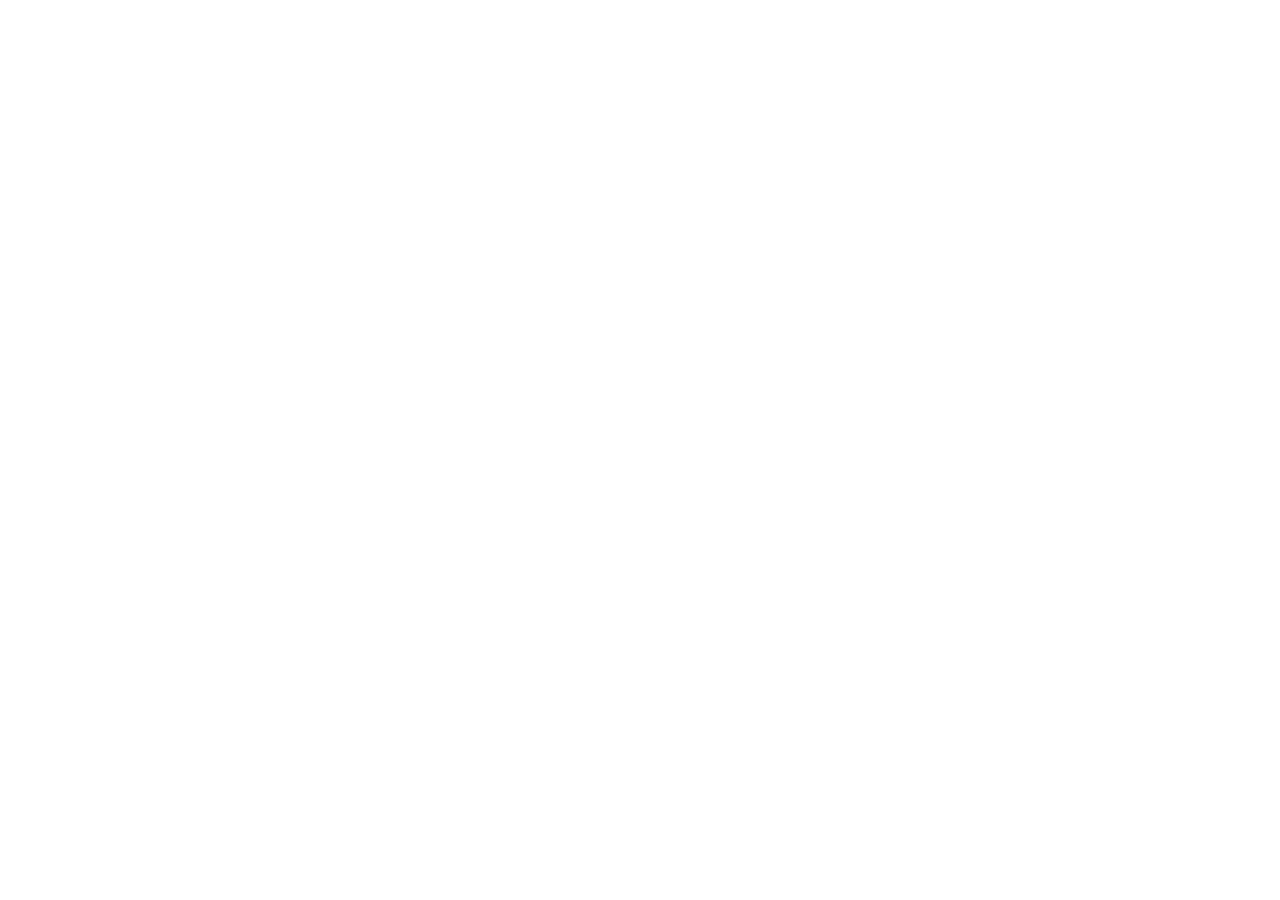
==== beta/index.html @ 1163e10f "Create index.html" ====
<!DOCTYPE html>
<html lang="en">
<head>
  <meta charset="UTF-8">
  <meta name="viewport" content="width=device-width, initial-scale=1.0">
  <title>GemSprout Beta</title>
  <meta http-equiv="refresh" content="0;url=https://testflight.apple.com/join/tfv4U27w">
  <style>
    body { margin: 0; font-family: -apple-system, sans-serif; background: linear-gradient(145deg, #667eea, #764ba2); min-height: 100vh; display: flex; align-items: center; justify-content: center; text-align: center; padding: 24px; box-sizing: border-box; }
    .card { background: #fff; border-radius: 20px; padding: 36px 28px; max-width: 320px; width: 100%; box-shadow: 0 8px 32px rgba(0,0,0,0.15); }
    img { width: 80px; height: 80px; margin-bottom: 12px; }
    h1 { font-size: 1.4rem; font-weight: 800; color: #2D3047; margin: 0 0 8px; }
    p { font-size: 0.9rem; color: #6B7280; line-height: 1.5; margin: 0 0 20px; }
    a { display: inline-block; background: linear-gradient(135deg, #6C63FF, #8B5CF6); color: #fff; font-weight: 700; font-size: 1rem; padding: 14px 32px; border-radius: 12px; text-decoration: none; }
  </style>
</head>
<body>
  <div class="card">
    <img src="https://gemsprout.com/gemsproutpadded.png" alt="GemSprout">
    <h1>GemSprout Beta</h1>
    <p>Redirecting you to TestFlight... if it doesn't open automatically, tap below.</p>
    <a href="https://testflight.apple.com/join/tfv4U27w">Open in TestFlight →</a>
  </div>
</body>
</html>
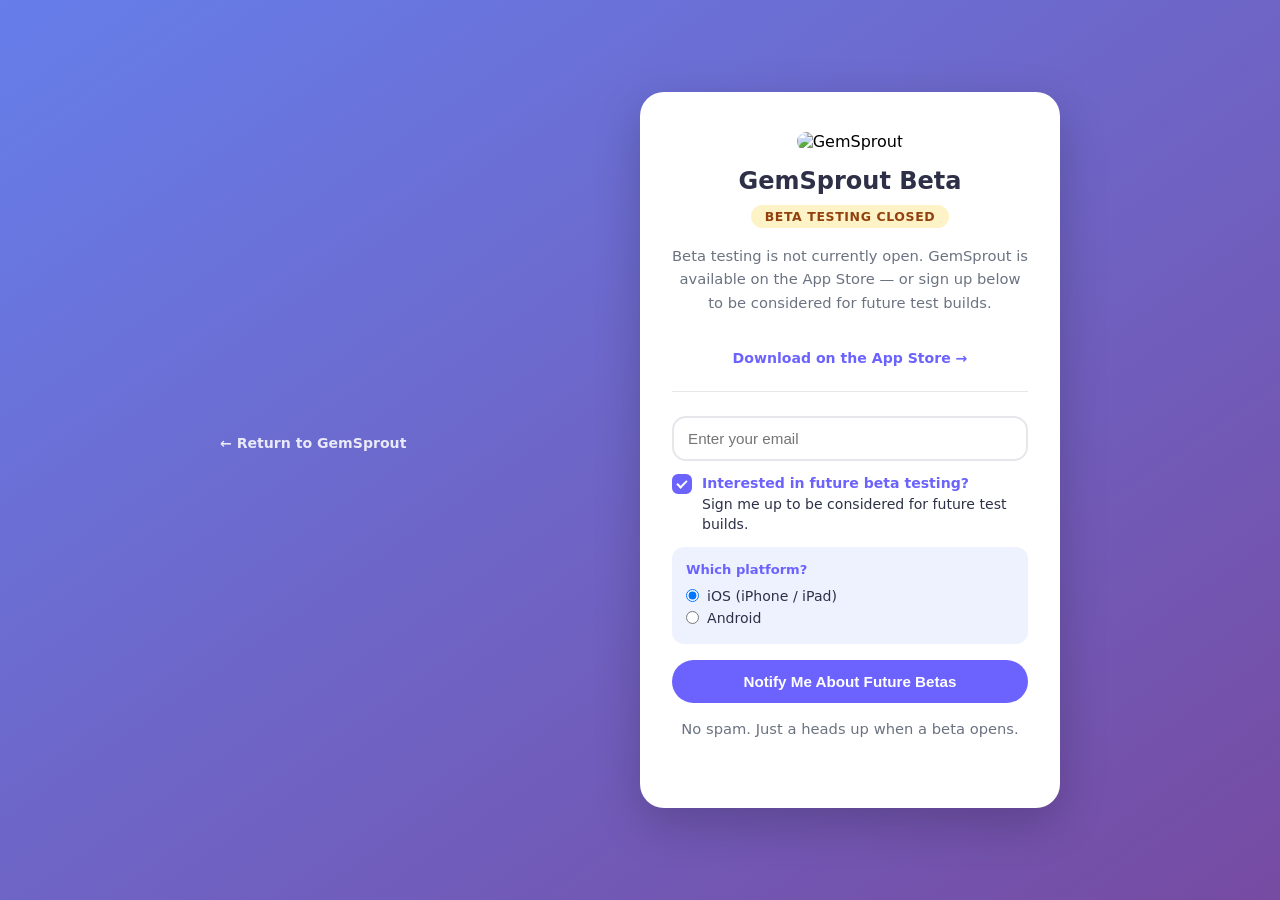
==== commit 3766c1f5: "pre-launch updates" ====
--- a/beta/index.html
+++ b/beta/index.html
@@ -4,22 +4,283 @@
   <meta charset="UTF-8">
   <meta name="viewport" content="width=device-width, initial-scale=1.0">
   <title>GemSprout Beta</title>
-  <meta http-equiv="refresh" content="0;url=https://testflight.apple.com/join/tfv4U27w">
+  <link rel="icon" type="image/png" href="https://gemsprout.com/gemsproutpadded.png">
   <style>
-    body { margin: 0; font-family: -apple-system, sans-serif; background: linear-gradient(145deg, #667eea, #764ba2); min-height: 100vh; display: flex; align-items: center; justify-content: center; text-align: center; padding: 24px; box-sizing: border-box; }
-    .card { background: #fff; border-radius: 20px; padding: 36px 28px; max-width: 320px; width: 100%; box-shadow: 0 8px 32px rgba(0,0,0,0.15); }
-    img { width: 80px; height: 80px; margin-bottom: 12px; }
-    h1 { font-size: 1.4rem; font-weight: 800; color: #2D3047; margin: 0 0 8px; }
-    p { font-size: 0.9rem; color: #6B7280; line-height: 1.5; margin: 0 0 20px; }
-    a { display: inline-block; background: linear-gradient(135deg, #6C63FF, #8B5CF6); color: #fff; font-weight: 700; font-size: 1rem; padding: 14px 32px; border-radius: 12px; text-decoration: none; }
+    :root {
+      --purple: #6C63FF;
+      --border: #E5E7EB;
+      --text:   #2D3047;
+      --muted:  #6B7280;
+    }
+    *, *::before, *::after { box-sizing: border-box; margin: 0; padding: 0; }
+    body {
+      font-family: -apple-system, BlinkMacSystemFont, 'Segoe UI', system-ui, sans-serif;
+      background: linear-gradient(145deg, #667eea, #764ba2);
+      min-height: 100vh;
+      display: flex;
+      align-items: center;
+      justify-content: center;
+      padding: 24px;
+    }
+    .card {
+      background: #fff;
+      border-radius: 24px;
+      padding: 40px 32px;
+      max-width: 420px;
+      width: 100%;
+      box-shadow: 0 16px 48px rgba(0,0,0,0.2);
+      text-align: center;
+    }
+    .card img {
+      width: 80px;
+      height: 80px;
+      border-radius: 18px;
+      margin-bottom: 16px;
+    }
+    .card h1 {
+      font-size: 1.5rem;
+      font-weight: 900;
+      color: var(--text);
+      margin-bottom: 10px;
+    }
+    .card .status {
+      display: inline-block;
+      background: #FEF3C7;
+      color: #92400E;
+      font-size: 0.78rem;
+      font-weight: 700;
+      padding: 4px 14px;
+      border-radius: 50px;
+      margin-bottom: 16px;
+      letter-spacing: 0.05em;
+      text-transform: uppercase;
+    }
+    .card p {
+      font-size: 0.92rem;
+      color: var(--muted);
+      line-height: 1.6;
+      margin-bottom: 28px;
+    }
+    .divider {
+      height: 1px;
+      background: var(--border);
+      margin: 0 0 24px;
+    }
+    .form-label {
+      font-size: 0.88rem;
+      font-weight: 700;
+      color: var(--text);
+      margin-bottom: 16px;
+      display: block;
+      text-align: left;
+    }
+    /* MailerLite overrides */
+    #mlb2-38567556.ml-form-embedContainer { width: 100%; margin: 0; }
+    #mlb2-38567556 .ml-form-embedWrapper { background: transparent; width: 100%; }
+    #mlb2-38567556 .ml-form-embedBody { padding: 0; }
+    #mlb2-38567556 .ml-form-formContent { margin-bottom: 12px; }
+    #mlb2-38567556 .ml-field-group input[type="email"] {
+      width: 100%;
+      border: 2px solid var(--border);
+      border-radius: 14px;
+      padding: 12px 14px;
+      font-size: 0.95rem;
+      color: var(--text);
+      outline: none;
+      transition: border-color 0.2s, box-shadow 0.2s;
+    }
+    #mlb2-38567556 .ml-field-group input[type="email"]:focus {
+      border-color: var(--purple);
+      box-shadow: 0 0 0 4px rgba(108,99,255,0.12);
+    }
+    #mlb2-38567556 .ml-form-embedSubmit { width: 100%; }
+    #mlb2-38567556 .ml-form-embedSubmit button.primary {
+      width: 100%;
+      background: var(--purple);
+      color: #fff;
+      padding: 13px 28px;
+      border-radius: 50px;
+      font-weight: 700;
+      font-size: 0.95rem;
+      border: 0;
+      cursor: pointer;
+      transition: opacity 0.2s;
+    }
+    #mlb2-38567556 .ml-form-embedSubmit button.primary:hover { opacity: 0.85; }
+    #mlb2-38567556 .ml-form-successContent h4 { font-size: 1.1rem; margin-bottom: 6px; color: var(--text); }
+    #mlb2-38567556 .ml-form-successContent p { color: var(--muted); font-size: 0.9rem; }
+    .beta-checkbox-wrap {
+      display: flex;
+      align-items: flex-start;
+      gap: 10px;
+      margin: 12px 0 16px;
+      text-align: left;
+      cursor: pointer;
+    }
+    .beta-checkbox-wrap input[type="checkbox"] {
+      appearance: none;
+      -webkit-appearance: none;
+      width: 20px;
+      min-width: 20px;
+      height: 20px;
+      border: 2px solid var(--border);
+      border-radius: 6px;
+      cursor: pointer;
+      position: relative;
+      transition: border-color 0.2s, background 0.2s;
+      margin-top: 1px;
+    }
+    .beta-checkbox-wrap input[type="checkbox"]:checked {
+      background: var(--purple);
+      border-color: var(--purple);
+    }
+    .beta-checkbox-wrap input[type="checkbox"]:checked::after {
+      content: '';
+      position: absolute;
+      left: 5px;
+      top: 2px;
+      width: 6px;
+      height: 10px;
+      border: 2px solid #fff;
+      border-top: none;
+      border-left: none;
+      transform: rotate(45deg);
+    }
+    .beta-checkbox-label {
+      font-size: 0.88rem;
+      color: var(--text);
+      line-height: 1.45;
+    }
+    .beta-checkbox-label strong { color: var(--purple); }
+    .platform-selector {
+      display: none;
+      margin: -4px 0 16px;
+      padding: 12px 14px;
+      background: #EEF2FF;
+      border-radius: 12px;
+      text-align: left;
+    }
+    .platform-selector p {
+      font-size: 0.82rem;
+      font-weight: 700;
+      color: var(--purple);
+      margin-bottom: 8px;
+    }
+    .platform-selector label {
+      display: flex;
+      align-items: center;
+      gap: 8px;
+      font-size: 0.88rem;
+      cursor: pointer;
+      margin-bottom: 6px;
+      color: var(--text);
+    }
+    .modal-sub { margin-top: 14px; font-size: 0.8rem; color: var(--muted); }
+    .app-store-link {
+      display: inline-block;
+      margin-top: 8px;
+      font-size: 0.88rem;
+      color: var(--purple);
+      font-weight: 700;
+      text-decoration: none;
+    }
+    .app-store-link:hover { text-decoration: underline; }
+    .back-link {
+      display: block;
+      text-align: left;
+      color: rgba(255,255,255,0.85);
+      font-size: 0.88rem;
+      font-weight: 600;
+      text-decoration: none;
+      margin-bottom: 14px;
+      max-width: 420px;
+      width: 100%;
+    }
+    .back-link:hover { color: #fff; }
   </style>
 </head>
 <body>
+  <a href="/" class="back-link">← Return to GemSprout</a>
   <div class="card">
     <img src="https://gemsprout.com/gemsproutpadded.png" alt="GemSprout">
     <h1>GemSprout Beta</h1>
-    <p>Redirecting you to TestFlight... if it doesn't open automatically, tap below.</p>
-    <a href="https://testflight.apple.com/join/tfv4U27w">Open in TestFlight →</a>
+    <span class="status">Beta Testing Closed</span>
+    <p>Beta testing is not currently open. GemSprout is available on the App Store — or sign up below to be considered for future test builds.</p>
+    <a href="https://apps.apple.com/app/gemsprout/id6743078049" class="app-store-link">Download on the App Store →</a>
+    <div class="divider" style="margin-top:24px;"></div>
+    <div id="mlb2-38567556" class="ml-form-embedContainer ml-subscribe-form ml-subscribe-form-38567556">
+      <div class="ml-form-align-center">
+        <div class="ml-form-embedWrapper embedForm">
+          <div class="ml-form-embedBody ml-form-embedBodyDefault row-form">
+            <form class="ml-block-form" action="https://assets.mailerlite.com/jsonp/2197372/forms/182154865405855621/subscribe" data-code="" method="post" target="_blank">
+              <div class="ml-form-formContent">
+                <div class="ml-form-fieldRow ml-last-item">
+                  <div class="ml-field-group ml-field-email ml-validate-email ml-validate-required">
+                    <input aria-label="email" aria-required="true" type="email" class="form-control" data-inputmask="" name="fields[email]" placeholder="Enter your email" autocomplete="email">
+                  </div>
+                </div>
+              </div>
+              <label class="beta-checkbox-wrap">
+                <input type="checkbox" id="beta-opt-in-beta" checked>
+                <span class="beta-checkbox-label">
+                  <strong>Interested in future beta testing?</strong><br>
+                  Sign me up to be considered for future test builds.
+                </span>
+              </label>
+              <div class="platform-selector" id="platform-selector-beta">
+                <p>Which platform?</p>
+                <label><input type="radio" name="beta_platform_b" value="iOS" checked> iOS (iPhone / iPad)</label>
+                <label><input type="radio" name="beta_platform_b" value="Android"> Android</label>
+              </div>
+              <input type="hidden" name="fields[beta_tester]" id="beta-hidden-field-beta" value="Yes">
+              <input type="hidden" name="fields[platform]" id="platform-hidden-field-beta" value="iOS">
+              <input type="hidden" name="ml-submit" value="1">
+              <div class="ml-form-embedSubmit">
+                <button type="submit" class="primary">Notify Me About Future Betas</button>
+              </div>
+              <input type="hidden" name="anticsrf" value="true">
+            </form>
+          </div>
+          <div class="ml-form-successBody row-success" style="display:none">
+            <div class="ml-form-successContent">
+              <h4 id="beta-success-heading">You're on the list!</h4>
+              <p id="beta-success-msg">Thanks — we'll reach out when a future beta opens up.</p>
+            </div>
+          </div>
+        </div>
+      </div>
+    </div>
+    <p class="modal-sub">No spam. Just a heads up when a beta opens.</p>
   </div>
+
+  <script>
+    // Pre-show platform selector since beta checkbox starts checked
+    document.getElementById('platform-selector-beta').style.display = 'block';
+
+    document.getElementById('beta-opt-in-beta').addEventListener('change', function() {
+      document.getElementById('beta-hidden-field-beta').value = this.checked ? 'Yes' : 'No';
+      document.getElementById('platform-selector-beta').style.display = this.checked ? 'block' : 'none';
+      document.getElementById('platform-hidden-field-beta').value = this.checked
+        ? (document.querySelector('input[name="beta_platform_b"]:checked')?.value || 'iOS')
+        : '';
+    });
+
+    document.querySelectorAll('input[name="beta_platform_b"]').forEach(r => {
+      r.addEventListener('change', function() {
+        document.getElementById('platform-hidden-field-beta').value = this.value;
+      });
+    });
+
+    function ml_webform_success_38567556() {
+      var $ = window.ml_jQuery || window.jQuery;
+      if (!$) return;
+      $('.ml-subscribe-form-38567556 .row-success').show();
+      $('.ml-subscribe-form-38567556 .row-form').hide();
+    }
+  </script>
+  <script src="https://groot.mailerlite.com/js/w/webforms.min.js?v95037e5bac78f29ed026832ca21a7c7b" type="text/javascript"></script>
+  <script>
+    fetch('https://assets.mailerlite.com/jsonp/2197372/forms/182154865405855621/takel');
+  </script>
 </body>
 </html>
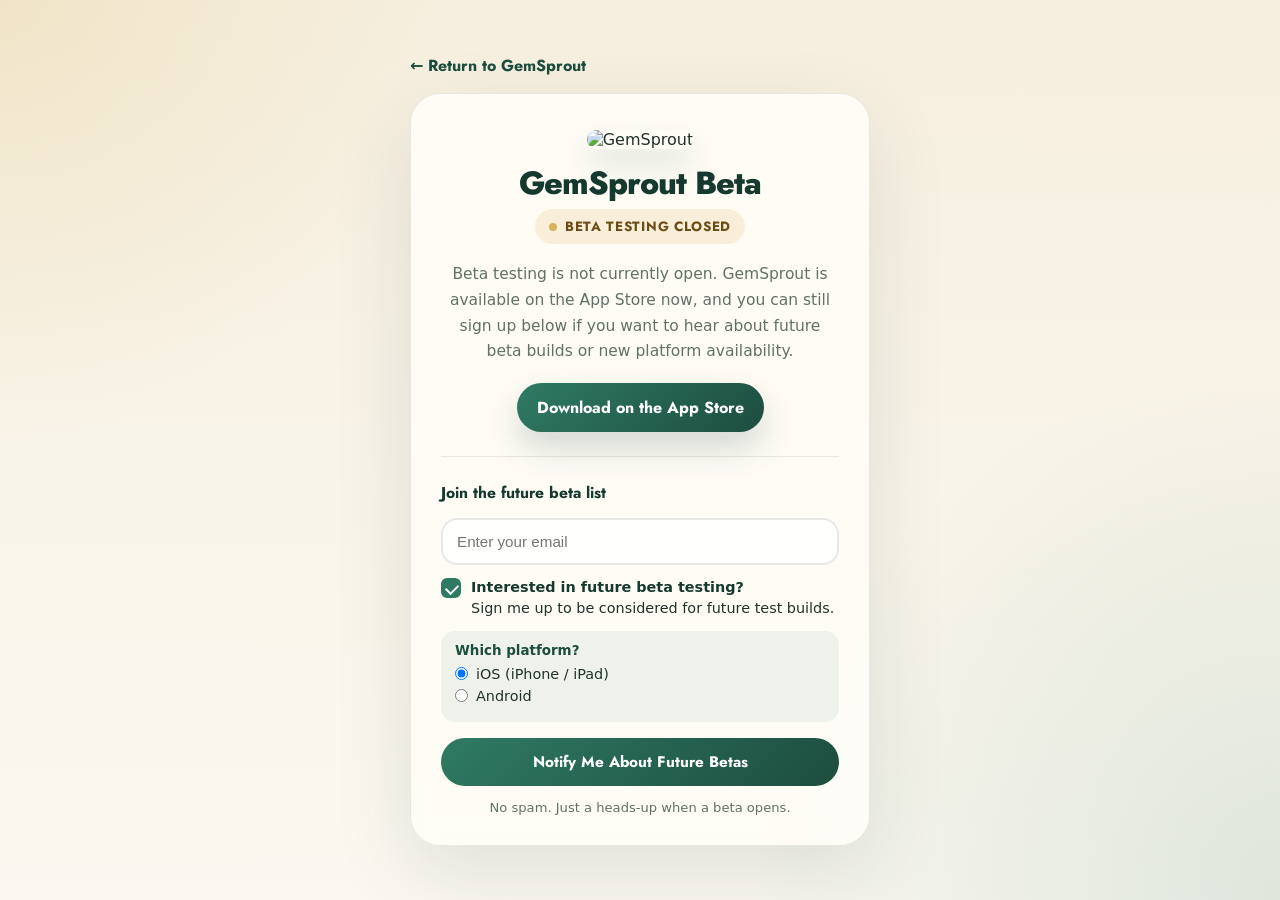
==== commit 88429d63: "branding refresh" ====
--- a/beta/index.html
+++ b/beta/index.html
@@ -5,76 +5,130 @@
   <meta name="viewport" content="width=device-width, initial-scale=1.0">
   <title>GemSprout Beta</title>
   <link rel="icon" type="image/png" href="https://gemsprout.com/gemsproutpadded.png">
+  <link rel="preconnect" href="https://fonts.googleapis.com">
+  <link rel="preconnect" href="https://fonts.gstatic.com" crossorigin>
+  <link href="https://fonts.googleapis.com/css2?family=Jost:wght@600;700;800&display=swap" rel="stylesheet">
   <style>
     :root {
-      --purple: #6C63FF;
-      --border: #E5E7EB;
-      --text:   #2D3047;
-      --muted:  #6B7280;
-    }
-    *, *::before, *::after { box-sizing: border-box; margin: 0; padding: 0; }
+      --pine: #1d4d3f;
+      --pine-deep: #16392f;
+      --sprout: #2f7a63;
+      --cream: #f7f1e5;
+      --gold: #d8b25b;
+      --ink: #20322b;
+      --muted: #607168;
+      --border: rgba(32, 50, 43, 0.1);
+    }
+    * { box-sizing: border-box; margin: 0; padding: 0; }
     body {
-      font-family: -apple-system, BlinkMacSystemFont, 'Segoe UI', system-ui, sans-serif;
-      background: linear-gradient(145deg, #667eea, #764ba2);
+      font-family: -apple-system, BlinkMacSystemFont, "Segoe UI", system-ui, sans-serif;
       min-height: 100vh;
+      background:
+        radial-gradient(circle at top left, rgba(216, 178, 91, 0.18), transparent 28%),
+        radial-gradient(circle at bottom right, rgba(47, 122, 99, 0.14), transparent 34%),
+        linear-gradient(180deg, #f6efdf 0%, #fbf8f1 100%);
+      color: var(--ink);
+      padding: 24px;
       display: flex;
       align-items: center;
       justify-content: center;
-      padding: 24px;
-    }
+    }
+    h1, .status, .back-link {
+      font-family: "Jost", -apple-system, BlinkMacSystemFont, "Segoe UI", system-ui, sans-serif;
+    }
+    .wrap {
+      width: min(100%, 460px);
+    }
+    .back-link {
+      display: inline-flex;
+      align-items: center;
+      gap: 8px;
+      margin-bottom: 16px;
+      color: var(--pine);
+      text-decoration: none;
+      font-weight: 700;
+    }
+    .back-link:hover { color: var(--pine-deep); }
     .card {
-      background: #fff;
-      border-radius: 24px;
-      padding: 40px 32px;
-      max-width: 420px;
-      width: 100%;
-      box-shadow: 0 16px 48px rgba(0,0,0,0.2);
+      background: rgba(255, 253, 247, 0.88);
+      border: 1px solid var(--border);
+      border-radius: 30px;
+      padding: 36px 30px 30px;
+      box-shadow: 0 28px 80px rgba(22, 57, 47, 0.12);
       text-align: center;
+      backdrop-filter: blur(12px);
     }
     .card img {
-      width: 80px;
-      height: 80px;
-      border-radius: 18px;
-      margin-bottom: 16px;
-    }
-    .card h1 {
-      font-size: 1.5rem;
-      font-weight: 900;
-      color: var(--text);
+      width: 84px;
+      height: 84px;
+      border-radius: 22px;
+      margin-bottom: 18px;
+      box-shadow: 0 16px 30px rgba(29, 77, 63, 0.14);
+    }
+    h1 {
+      font-size: 2rem;
+      line-height: 1;
+      letter-spacing: -0.03em;
+      font-weight: 800;
+      color: var(--pine-deep);
       margin-bottom: 10px;
     }
-    .card .status {
-      display: inline-block;
-      background: #FEF3C7;
-      color: #92400E;
-      font-size: 0.78rem;
-      font-weight: 700;
-      padding: 4px 14px;
-      border-radius: 50px;
-      margin-bottom: 16px;
+    .status {
+      display: inline-flex;
+      align-items: center;
+      justify-content: center;
+      gap: 8px;
+      padding: 8px 14px;
+      border-radius: 999px;
+      margin-bottom: 18px;
+      background: rgba(216, 178, 91, 0.18);
+      color: #6d4d16;
+      font-size: 0.84rem;
+      font-weight: 700;
       letter-spacing: 0.05em;
       text-transform: uppercase;
     }
-    .card p {
-      font-size: 0.92rem;
+    .status::before {
+      content: "";
+      width: 8px;
+      height: 8px;
+      border-radius: 50%;
+      background: var(--gold);
+    }
+    .lead {
+      font-size: 0.97rem;
       color: var(--muted);
-      line-height: 1.6;
-      margin-bottom: 28px;
+      line-height: 1.65;
+      margin-bottom: 18px;
+    }
+    .app-store-link {
+      display: inline-flex;
+      align-items: center;
+      justify-content: center;
+      gap: 10px;
+      padding: 13px 20px;
+      border-radius: 999px;
+      background: linear-gradient(135deg, var(--sprout), var(--pine));
+      color: #fff;
+      text-decoration: none;
+      font-family: "Jost", sans-serif;
+      font-weight: 700;
+      box-shadow: 0 16px 34px rgba(29, 77, 63, 0.2);
+      margin-bottom: 24px;
     }
     .divider {
       height: 1px;
       background: var(--border);
       margin: 0 0 24px;
     }
-    .form-label {
-      font-size: 0.88rem;
-      font-weight: 700;
-      color: var(--text);
-      margin-bottom: 16px;
-      display: block;
+    .section-title {
+      font-family: "Jost", sans-serif;
+      font-size: 0.98rem;
+      font-weight: 700;
+      color: var(--pine-deep);
       text-align: left;
-    }
-    /* MailerLite overrides */
+      margin-bottom: 14px;
+    }
     #mlb2-38567556.ml-form-embedContainer { width: 100%; margin: 0; }
     #mlb2-38567556 .ml-form-embedWrapper { background: transparent; width: 100%; }
     #mlb2-38567556 .ml-form-embedBody { padding: 0; }
@@ -82,33 +136,41 @@
     #mlb2-38567556 .ml-field-group input[type="email"] {
       width: 100%;
       border: 2px solid var(--border);
-      border-radius: 14px;
-      padding: 12px 14px;
+      border-radius: 16px;
+      padding: 13px 14px;
       font-size: 0.95rem;
-      color: var(--text);
+      color: var(--ink);
       outline: none;
       transition: border-color 0.2s, box-shadow 0.2s;
+      background: rgba(255, 255, 255, 0.8);
     }
     #mlb2-38567556 .ml-field-group input[type="email"]:focus {
-      border-color: var(--purple);
-      box-shadow: 0 0 0 4px rgba(108,99,255,0.12);
+      border-color: var(--sprout);
+      box-shadow: 0 0 0 4px rgba(47, 122, 99, 0.12);
     }
     #mlb2-38567556 .ml-form-embedSubmit { width: 100%; }
     #mlb2-38567556 .ml-form-embedSubmit button.primary {
       width: 100%;
-      background: var(--purple);
+      background: linear-gradient(135deg, var(--sprout), var(--pine));
       color: #fff;
-      padding: 13px 28px;
-      border-radius: 50px;
-      font-weight: 700;
-      font-size: 0.95rem;
+      padding: 13px 20px;
+      border-radius: 999px;
+      font-family: "Jost", sans-serif;
+      font-weight: 700;
+      font-size: 0.96rem;
       border: 0;
       cursor: pointer;
-      transition: opacity 0.2s;
-    }
-    #mlb2-38567556 .ml-form-embedSubmit button.primary:hover { opacity: 0.85; }
-    #mlb2-38567556 .ml-form-successContent h4 { font-size: 1.1rem; margin-bottom: 6px; color: var(--text); }
-    #mlb2-38567556 .ml-form-successContent p { color: var(--muted); font-size: 0.9rem; }
+    }
+    #mlb2-38567556 .ml-form-successContent h4 {
+      font-family: "Jost", sans-serif;
+      font-size: 1.15rem;
+      margin-bottom: 6px;
+      color: var(--pine-deep);
+    }
+    #mlb2-38567556 .ml-form-successContent p {
+      color: var(--muted);
+      font-size: 0.92rem;
+    }
     .beta-checkbox-wrap {
       display: flex;
       align-items: flex-start;
@@ -129,13 +191,14 @@
       position: relative;
       transition: border-color 0.2s, background 0.2s;
       margin-top: 1px;
+      background: rgba(255, 255, 255, 0.82);
     }
     .beta-checkbox-wrap input[type="checkbox"]:checked {
-      background: var(--purple);
-      border-color: var(--purple);
+      background: var(--sprout);
+      border-color: var(--sprout);
     }
     .beta-checkbox-wrap input[type="checkbox"]:checked::after {
-      content: '';
+      content: "";
       position: absolute;
       left: 5px;
       top: 2px;
@@ -147,114 +210,106 @@
       transform: rotate(45deg);
     }
     .beta-checkbox-label {
-      font-size: 0.88rem;
-      color: var(--text);
+      font-size: 0.9rem;
+      color: var(--ink);
       line-height: 1.45;
     }
-    .beta-checkbox-label strong { color: var(--purple); }
+    .beta-checkbox-label strong { color: var(--pine-deep); }
     .platform-selector {
       display: none;
       margin: -4px 0 16px;
       padding: 12px 14px;
-      background: #EEF2FF;
-      border-radius: 12px;
+      background: rgba(47, 122, 99, 0.08);
+      border-radius: 14px;
       text-align: left;
     }
     .platform-selector p {
-      font-size: 0.82rem;
-      font-weight: 700;
-      color: var(--purple);
+      font-size: 0.84rem;
+      font-weight: 700;
+      color: var(--pine);
       margin-bottom: 8px;
     }
     .platform-selector label {
       display: flex;
       align-items: center;
       gap: 8px;
-      font-size: 0.88rem;
+      font-size: 0.9rem;
       cursor: pointer;
       margin-bottom: 6px;
-      color: var(--text);
-    }
-    .modal-sub { margin-top: 14px; font-size: 0.8rem; color: var(--muted); }
-    .app-store-link {
-      display: inline-block;
-      margin-top: 8px;
-      font-size: 0.88rem;
-      color: var(--purple);
-      font-weight: 700;
-      text-decoration: none;
-    }
-    .app-store-link:hover { text-decoration: underline; }
-    .back-link {
-      display: block;
-      text-align: left;
-      color: rgba(255,255,255,0.85);
-      font-size: 0.88rem;
-      font-weight: 600;
-      text-decoration: none;
-      margin-bottom: 14px;
-      max-width: 420px;
-      width: 100%;
-    }
-    .back-link:hover { color: #fff; }
+      color: var(--ink);
+    }
+    .modal-sub {
+      margin-top: 14px;
+      font-size: 0.82rem;
+      color: var(--muted);
+    }
+    @media (max-width: 520px) {
+      body { padding: 16px; }
+      .card {
+        padding: 30px 20px 24px;
+        border-radius: 24px;
+      }
+    }
   </style>
 </head>
 <body>
-  <a href="/" class="back-link">← Return to GemSprout</a>
-  <div class="card">
-    <img src="https://gemsprout.com/gemsproutpadded.png" alt="GemSprout">
-    <h1>GemSprout Beta</h1>
-    <span class="status">Beta Testing Closed</span>
-    <p>Beta testing is not currently open. GemSprout is available on the App Store — or sign up below to be considered for future test builds.</p>
-    <a href="https://apps.apple.com/app/gemsprout/id6743078049" class="app-store-link">Download on the App Store →</a>
-    <div class="divider" style="margin-top:24px;"></div>
-    <div id="mlb2-38567556" class="ml-form-embedContainer ml-subscribe-form ml-subscribe-form-38567556">
-      <div class="ml-form-align-center">
-        <div class="ml-form-embedWrapper embedForm">
-          <div class="ml-form-embedBody ml-form-embedBodyDefault row-form">
-            <form class="ml-block-form" action="https://assets.mailerlite.com/jsonp/2197372/forms/182154865405855621/subscribe" data-code="" method="post" target="_blank">
-              <div class="ml-form-formContent">
-                <div class="ml-form-fieldRow ml-last-item">
-                  <div class="ml-field-group ml-field-email ml-validate-email ml-validate-required">
-                    <input aria-label="email" aria-required="true" type="email" class="form-control" data-inputmask="" name="fields[email]" placeholder="Enter your email" autocomplete="email">
+  <div class="wrap">
+    <a href="/" class="back-link">← Return to GemSprout</a>
+    <div class="card">
+      <img src="https://gemsprout.com/gemsproutpadded.png" alt="GemSprout">
+      <h1>GemSprout Beta</h1>
+      <span class="status">Beta Testing Closed</span>
+      <p class="lead">Beta testing is not currently open. GemSprout is available on the App Store now, and you can still sign up below if you want to hear about future beta builds or new platform availability.</p>
+      <a href="https://apps.apple.com/app/gemsprout/id6743078049" class="app-store-link">Download on the App Store</a>
+      <div class="divider"></div>
+      <div class="section-title">Join the future beta list</div>
+      <div id="mlb2-38567556" class="ml-form-embedContainer ml-subscribe-form ml-subscribe-form-38567556">
+        <div class="ml-form-align-center">
+          <div class="ml-form-embedWrapper embedForm">
+            <div class="ml-form-embedBody ml-form-embedBodyDefault row-form">
+              <form class="ml-block-form" action="https://assets.mailerlite.com/jsonp/2197372/forms/182154865405855621/subscribe" data-code="" method="post" target="_blank">
+                <div class="ml-form-formContent">
+                  <div class="ml-form-fieldRow ml-last-item">
+                    <div class="ml-field-group ml-field-email ml-validate-email ml-validate-required">
+                      <input aria-label="email" aria-required="true" type="email" class="form-control" data-inputmask="" name="fields[email]" placeholder="Enter your email" autocomplete="email">
+                    </div>
                   </div>
                 </div>
+                <label class="beta-checkbox-wrap">
+                  <input type="checkbox" id="beta-opt-in-beta" checked>
+                  <span class="beta-checkbox-label">
+                    <strong>Interested in future beta testing?</strong><br>
+                    Sign me up to be considered for future test builds.
+                  </span>
+                </label>
+                <div class="platform-selector" id="platform-selector-beta">
+                  <p>Which platform?</p>
+                  <label><input type="radio" name="beta_platform_b" value="iOS" checked> iOS (iPhone / iPad)</label>
+                  <label><input type="radio" name="beta_platform_b" value="Android"> Android</label>
+                </div>
+                <input type="hidden" name="fields[beta_tester]" id="beta-hidden-field-beta" value="Yes">
+                <input type="hidden" name="fields[platform]" id="platform-hidden-field-beta" value="iOS">
+                <input type="hidden" name="ml-submit" value="1">
+                <div class="ml-form-embedSubmit">
+                  <button type="submit" class="primary">Notify Me About Future Betas</button>
+                </div>
+                <input type="hidden" name="anticsrf" value="true">
+              </form>
+            </div>
+            <div class="ml-form-successBody row-success" style="display:none">
+              <div class="ml-form-successContent">
+                <h4 id="beta-success-heading">You're on the list!</h4>
+                <p id="beta-success-msg">Thanks - we'll reach out when a future beta opens up.</p>
               </div>
-              <label class="beta-checkbox-wrap">
-                <input type="checkbox" id="beta-opt-in-beta" checked>
-                <span class="beta-checkbox-label">
-                  <strong>Interested in future beta testing?</strong><br>
-                  Sign me up to be considered for future test builds.
-                </span>
-              </label>
-              <div class="platform-selector" id="platform-selector-beta">
-                <p>Which platform?</p>
-                <label><input type="radio" name="beta_platform_b" value="iOS" checked> iOS (iPhone / iPad)</label>
-                <label><input type="radio" name="beta_platform_b" value="Android"> Android</label>
-              </div>
-              <input type="hidden" name="fields[beta_tester]" id="beta-hidden-field-beta" value="Yes">
-              <input type="hidden" name="fields[platform]" id="platform-hidden-field-beta" value="iOS">
-              <input type="hidden" name="ml-submit" value="1">
-              <div class="ml-form-embedSubmit">
-                <button type="submit" class="primary">Notify Me About Future Betas</button>
-              </div>
-              <input type="hidden" name="anticsrf" value="true">
-            </form>
-          </div>
-          <div class="ml-form-successBody row-success" style="display:none">
-            <div class="ml-form-successContent">
-              <h4 id="beta-success-heading">You're on the list!</h4>
-              <p id="beta-success-msg">Thanks — we'll reach out when a future beta opens up.</p>
             </div>
           </div>
         </div>
       </div>
+      <p class="modal-sub">No spam. Just a heads-up when a beta opens.</p>
     </div>
-    <p class="modal-sub">No spam. Just a heads up when a beta opens.</p>
   </div>
 
   <script>
-    // Pre-show platform selector since beta checkbox starts checked
     document.getElementById('platform-selector-beta').style.display = 'block';
 
     document.getElementById('beta-opt-in-beta').addEventListener('change', function() {
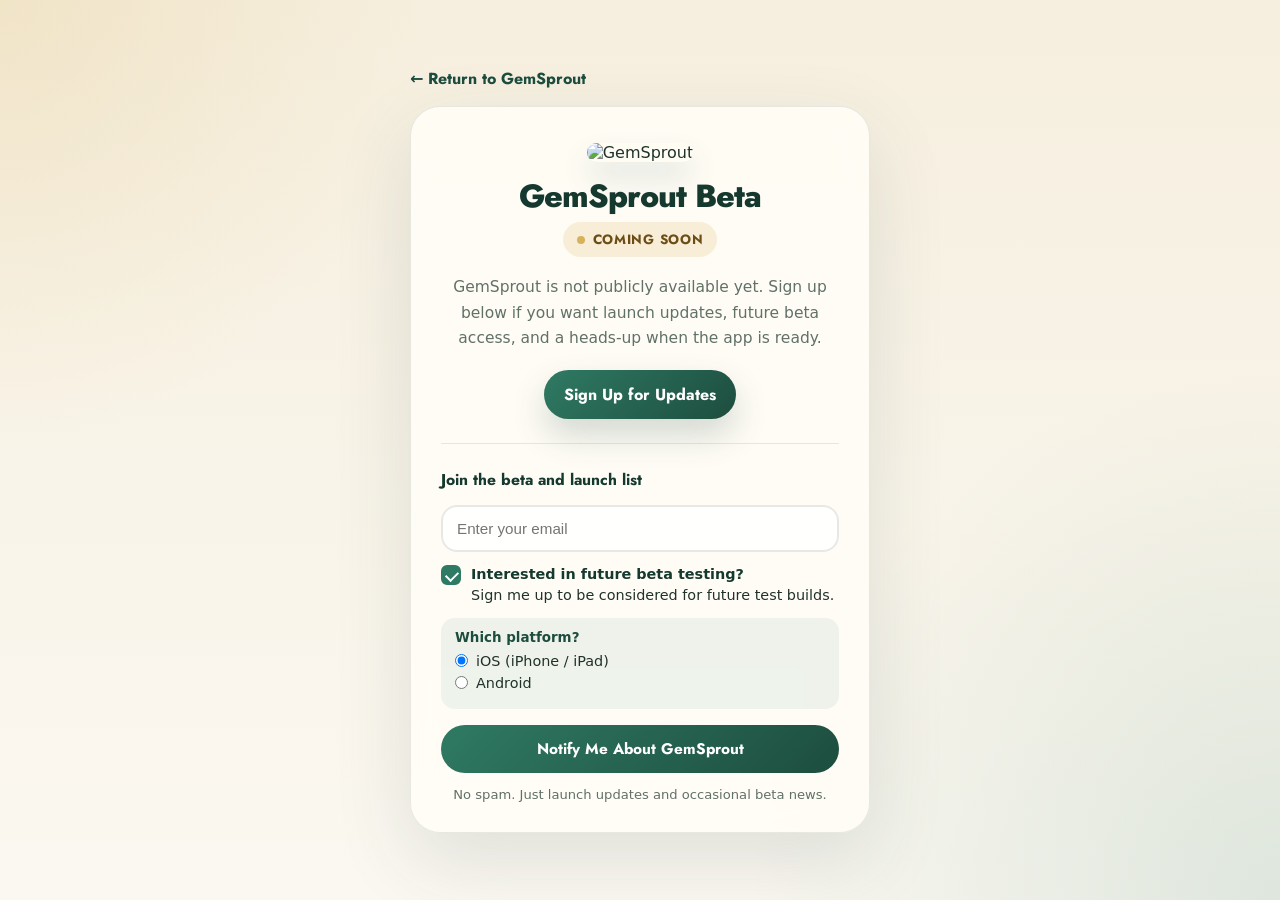
==== commit 70542b4e: "responsive pass" ====
--- a/beta/index.html
+++ b/beta/index.html
@@ -13,7 +13,6 @@
       --pine: #1d4d3f;
       --pine-deep: #16392f;
       --sprout: #2f7a63;
-      --cream: #f7f1e5;
       --gold: #d8b25b;
       --ink: #20322b;
       --muted: #607168;
@@ -33,7 +32,7 @@
       align-items: center;
       justify-content: center;
     }
-    h1, .status, .back-link {
+    h1, .status, .back-link, .cta-link, .section-title {
       font-family: "Jost", -apple-system, BlinkMacSystemFont, "Segoe UI", system-ui, sans-serif;
     }
     .wrap {
@@ -50,7 +49,7 @@
     }
     .back-link:hover { color: var(--pine-deep); }
     .card {
-      background: rgba(255, 253, 247, 0.88);
+      background: rgba(255, 253, 247, 0.9);
       border: 1px solid var(--border);
       border-radius: 30px;
       padding: 36px 30px 30px;
@@ -101,7 +100,7 @@
       line-height: 1.65;
       margin-bottom: 18px;
     }
-    .app-store-link {
+    .cta-link {
       display: inline-flex;
       align-items: center;
       justify-content: center;
@@ -111,7 +110,6 @@
       background: linear-gradient(135deg, var(--sprout), var(--pine));
       color: #fff;
       text-decoration: none;
-      font-family: "Jost", sans-serif;
       font-weight: 700;
       box-shadow: 0 16px 34px rgba(29, 77, 63, 0.2);
       margin-bottom: 24px;
@@ -122,7 +120,6 @@
       margin: 0 0 24px;
     }
     .section-title {
-      font-family: "Jost", sans-serif;
       font-size: 0.98rem;
       font-weight: 700;
       color: var(--pine-deep);
@@ -258,11 +255,11 @@
     <div class="card">
       <img src="https://gemsprout.com/gemsproutpadded.png" alt="GemSprout">
       <h1>GemSprout Beta</h1>
-      <span class="status">Beta Testing Closed</span>
-      <p class="lead">Beta testing is not currently open. GemSprout is available on the App Store now, and you can still sign up below if you want to hear about future beta builds or new platform availability.</p>
-      <a href="https://apps.apple.com/app/gemsprout/id6743078049" class="app-store-link">Download on the App Store</a>
+      <span class="status">Coming Soon</span>
+      <p class="lead">GemSprout is not publicly available yet. Sign up below if you want launch updates, future beta access, and a heads-up when the app is ready.</p>
+      <a href="#mlb2-38567556" class="cta-link">Sign Up for Updates</a>
       <div class="divider"></div>
-      <div class="section-title">Join the future beta list</div>
+      <div class="section-title">Join the beta and launch list</div>
       <div id="mlb2-38567556" class="ml-form-embedContainer ml-subscribe-form ml-subscribe-form-38567556">
         <div class="ml-form-align-center">
           <div class="ml-form-embedWrapper embedForm">
@@ -291,7 +288,7 @@
                 <input type="hidden" name="fields[platform]" id="platform-hidden-field-beta" value="iOS">
                 <input type="hidden" name="ml-submit" value="1">
                 <div class="ml-form-embedSubmit">
-                  <button type="submit" class="primary">Notify Me About Future Betas</button>
+                  <button type="submit" class="primary">Notify Me About GemSprout</button>
                 </div>
                 <input type="hidden" name="anticsrf" value="true">
               </form>
@@ -299,13 +296,13 @@
             <div class="ml-form-successBody row-success" style="display:none">
               <div class="ml-form-successContent">
                 <h4 id="beta-success-heading">You're on the list!</h4>
-                <p id="beta-success-msg">Thanks - we'll reach out when a future beta opens up.</p>
+                <p id="beta-success-msg">Thanks - we'll reach out when GemSprout is getting close.</p>
               </div>
             </div>
           </div>
         </div>
       </div>
-      <p class="modal-sub">No spam. Just a heads-up when a beta opens.</p>
+      <p class="modal-sub">No spam. Just launch updates and occasional beta news.</p>
     </div>
   </div>
 
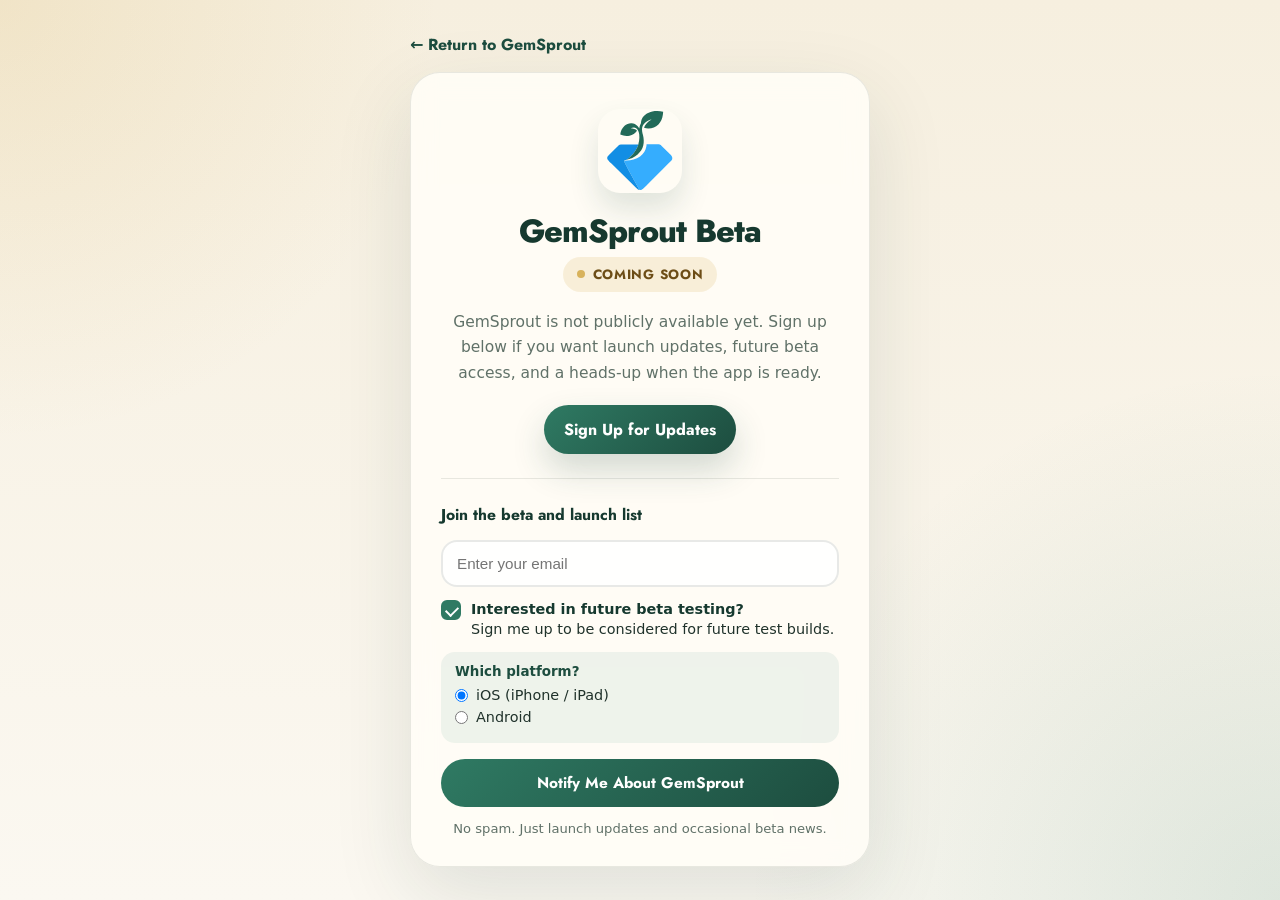
==== commit fdc87417: "logo swap" ====
--- a/beta/index.html
+++ b/beta/index.html
@@ -4,6 +4,7 @@
   <meta charset="UTF-8">
   <meta name="viewport" content="width=device-width, initial-scale=1.0">
   <title>GemSprout Beta</title>
+  <link rel="icon" type="image/svg+xml" href="../brand/gemsprout.svg">
   <link rel="icon" type="image/png" href="https://gemsprout.com/gemsproutpadded.png">
   <link rel="preconnect" href="https://fonts.googleapis.com">
   <link rel="preconnect" href="https://fonts.gstatic.com" crossorigin>
@@ -253,7 +254,7 @@
   <div class="wrap">
     <a href="/" class="back-link">← Return to GemSprout</a>
     <div class="card">
-      <img src="https://gemsprout.com/gemsproutpadded.png" alt="GemSprout">
+      <img src="../brand/gemsprout.svg" alt="GemSprout">
       <h1>GemSprout Beta</h1>
       <span class="status">Coming Soon</span>
       <p class="lead">GemSprout is not publicly available yet. Sign up below if you want launch updates, future beta access, and a heads-up when the app is ready.</p>
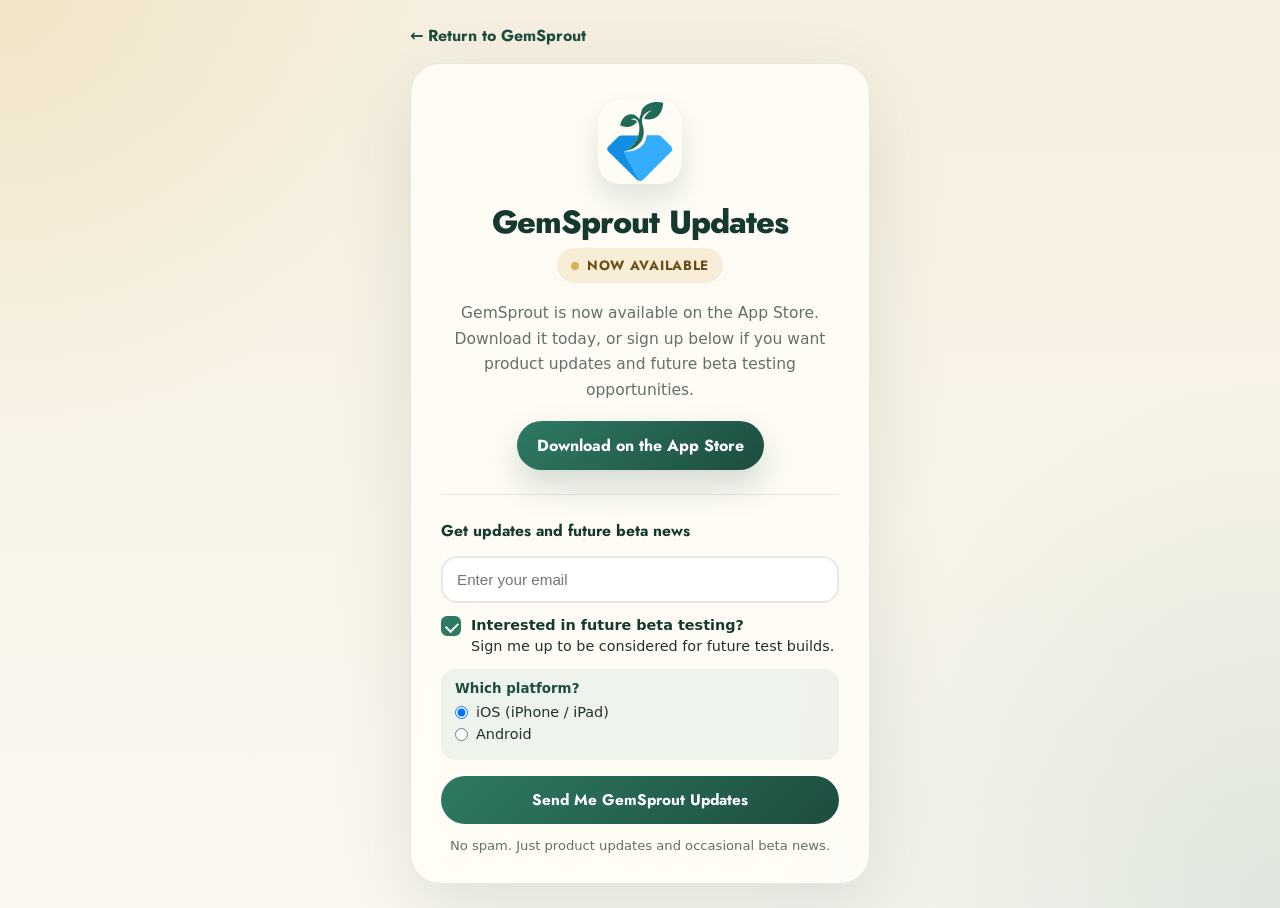
==== commit ab975f9c: "live switch" ====
--- a/beta/index.html
+++ b/beta/index.html
@@ -3,9 +3,10 @@
 <head>
   <meta charset="UTF-8">
   <meta name="viewport" content="width=device-width, initial-scale=1.0">
-  <title>GemSprout Beta</title>
+  <title>GemSprout Updates</title>
   <link rel="icon" type="image/svg+xml" href="../brand/gemsprout.svg">
   <link rel="icon" type="image/png" href="https://gemsprout.com/gemsproutpadded.png">
+  <link rel="apple-touch-icon" href="../brand/gemsprout-square.png">
   <link rel="preconnect" href="https://fonts.googleapis.com">
   <link rel="preconnect" href="https://fonts.gstatic.com" crossorigin>
   <link href="https://fonts.googleapis.com/css2?family=Jost:wght@600;700;800&display=swap" rel="stylesheet">
@@ -255,12 +256,12 @@
     <a href="/" class="back-link">← Return to GemSprout</a>
     <div class="card">
       <img src="../brand/gemsprout.svg" alt="GemSprout">
-      <h1>GemSprout Beta</h1>
-      <span class="status">Coming Soon</span>
-      <p class="lead">GemSprout is not publicly available yet. Sign up below if you want launch updates, future beta access, and a heads-up when the app is ready.</p>
-      <a href="#mlb2-38567556" class="cta-link">Sign Up for Updates</a>
+      <h1>GemSprout Updates</h1>
+      <span class="status">Now Available</span>
+      <p class="lead">GemSprout is now available on the App Store. Download it today, or sign up below if you want product updates and future beta testing opportunities.</p>
+      <a href="https://apps.apple.com/us/app/gemsprout/id6760679496?uo=4" class="cta-link">Download on the App Store</a>
       <div class="divider"></div>
-      <div class="section-title">Join the beta and launch list</div>
+      <div class="section-title">Get updates and future beta news</div>
       <div id="mlb2-38567556" class="ml-form-embedContainer ml-subscribe-form ml-subscribe-form-38567556">
         <div class="ml-form-align-center">
           <div class="ml-form-embedWrapper embedForm">
@@ -289,7 +290,7 @@
                 <input type="hidden" name="fields[platform]" id="platform-hidden-field-beta" value="iOS">
                 <input type="hidden" name="ml-submit" value="1">
                 <div class="ml-form-embedSubmit">
-                  <button type="submit" class="primary">Notify Me About GemSprout</button>
+                  <button type="submit" class="primary">Send Me GemSprout Updates</button>
                 </div>
                 <input type="hidden" name="anticsrf" value="true">
               </form>
@@ -297,13 +298,13 @@
             <div class="ml-form-successBody row-success" style="display:none">
               <div class="ml-form-successContent">
                 <h4 id="beta-success-heading">You're on the list!</h4>
-                <p id="beta-success-msg">Thanks - we'll reach out when GemSprout is getting close.</p>
+                <p id="beta-success-msg">Thanks - we'll send occasional GemSprout updates your way.</p>
               </div>
             </div>
           </div>
         </div>
       </div>
-      <p class="modal-sub">No spam. Just launch updates and occasional beta news.</p>
+      <p class="modal-sub">No spam. Just product updates and occasional beta news.</p>
     </div>
   </div>
 
